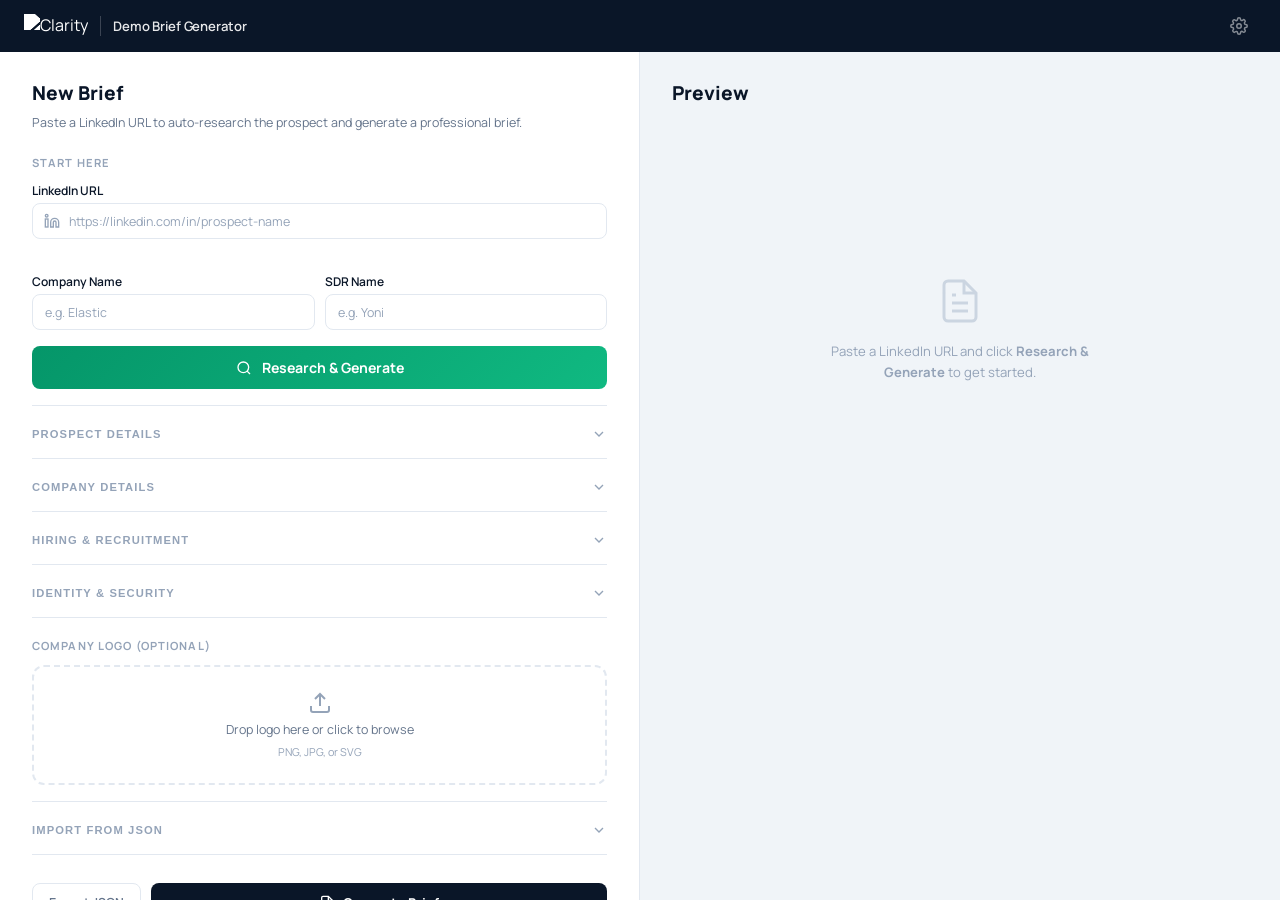
==== demos/demo-brief/index.html @ d1246330 "Improve auto-detect company: visible loading state, fallback queries - Company field now clears and " ====
<!DOCTYPE html>
<html lang="en">
<head>
    <meta charset="UTF-8">
    <meta name="viewport" content="width=device-width, initial-scale=1.0">
    <title>Demo Brief Generator | Clarity Labs</title>
    <link rel="icon" type="image/svg+xml" href="../../favicon.svg">
    <link href="https://fonts.googleapis.com/css2?family=Manrope:wght@300;400;500;600;700;800&display=swap" rel="stylesheet">
    <link rel="stylesheet" href="demo-brief.css?v=7">
</head>
<body>

<!-- Nav -->
<nav class="nav">
    <a href="../../index.html" class="nav-brand">
        <img src="https://cdn.prod.website-files.com/68ca65f64a04c90f13846d37/68ca65f64a04c90f13846dfe_Clarity%20Logo.svg" alt="Clarity" class="nav-logo">
        <span class="nav-divider"></span>
        <span class="nav-label">Demo Brief Generator</span>
    </a>
    <button type="button" class="nav-settings-btn" id="open-settings-btn" title="API Settings">
        <svg width="18" height="18" viewBox="0 0 24 24" fill="none" stroke="currentColor" stroke-width="2"><circle cx="12" cy="12" r="3"/><path d="M19.4 15a1.65 1.65 0 00.33 1.82l.06.06a2 2 0 010 2.83 2 2 0 01-2.83 0l-.06-.06a1.65 1.65 0 00-1.82-.33 1.65 1.65 0 00-1 1.51V21a2 2 0 01-4 0v-.09A1.65 1.65 0 009 19.4a1.65 1.65 0 00-1.82.33l-.06.06a2 2 0 01-2.83-2.83l.06-.06A1.65 1.65 0 004.68 15a1.65 1.65 0 00-1.51-1H3a2 2 0 010-4h.09A1.65 1.65 0 004.6 9a1.65 1.65 0 00-.33-1.82l-.06-.06a2 2 0 012.83-2.83l.06.06A1.65 1.65 0 009 4.68a1.65 1.65 0 001-1.51V3a2 2 0 014 0v.09a1.65 1.65 0 001 1.51 1.65 1.65 0 001.82-.33l.06-.06a2 2 0 012.83 2.83l-.06.06A1.65 1.65 0 0019.4 9a1.65 1.65 0 001.51 1H21a2 2 0 010 4h-.09a1.65 1.65 0 00-1.51 1z"/></svg>
    </button>
</nav>

<!-- Main Content -->
<div class="container">

    <!-- Left Panel: Form -->
    <div class="panel panel-form">
        <div class="panel-header">
            <h2>New Brief</h2>
            <p>Paste a LinkedIn URL to auto-research the prospect and generate a professional brief.</p>
        </div>

        <form id="brief-form" autocomplete="off">
            <!-- Primary Input -->
            <div class="form-section">
                <div class="form-section-label">Start Here</div>

                <div class="form-group">
                    <label for="linkedin-url">LinkedIn URL</label>
                    <div class="input-with-icon">
                        <svg class="input-icon" width="16" height="16" viewBox="0 0 24 24" fill="none" stroke="#94a3b8" stroke-width="2"><path d="M16 8a6 6 0 016 6v7h-4v-7a2 2 0 00-4 0v7h-4v-7a6 6 0 016-6z"/><rect x="2" y="9" width="4" height="12"/><circle cx="4" cy="4" r="2"/></svg>
                        <input type="url" id="linkedin-url" placeholder="https://linkedin.com/in/prospect-name" required>
                    </div>
                    <div class="input-hint" id="linkedin-hint"></div>
                </div>

                <div class="form-row">
                    <div class="form-group">
                        <label for="company-name">Company Name</label>
                        <input type="text" id="company-name" placeholder="e.g. Elastic" required>
                    </div>
                    <div class="form-group">
                        <label for="sdr-name">SDR Name</label>
                        <input type="text" id="sdr-name" placeholder="e.g. Yoni" required>
                    </div>
                </div>

                <button type="button" class="btn-research" id="research-btn">
                    <svg width="16" height="16" viewBox="0 0 24 24" fill="none" stroke="currentColor" stroke-width="2"><circle cx="11" cy="11" r="8"/><line x1="21" y1="21" x2="16.65" y2="16.65"/></svg>
                    Research &amp; Generate
                </button>
            </div>

            <!-- Research Progress -->
            <div class="research-progress" id="research-progress" style="display: none;">
                <div class="form-section-label">Research Progress</div>
                <div class="progress-list" id="progress-list">
                    <!-- Populated by JS -->
                </div>
                <button type="button" class="btn-debug-toggle" id="debug-toggle" style="display: none;">
                    <svg width="14" height="14" viewBox="0 0 24 24" fill="none" stroke="currentColor" stroke-width="2"><path d="M12 20h9"/><path d="M16.5 3.5a2.12 2.12 0 013 3L7 19l-4 1 1-4z"/></svg>
                    Show raw API responses
                </button>
                <div class="debug-panel" id="debug-panel" style="display: none;">
                    <div class="debug-panel-header">Raw API Responses</div>
                    <div id="debug-content"></div>
                </div>
            </div>

            <!-- Prospect Details (auto-populated, editable) -->
            <div class="form-section">
                <button type="button" class="form-section-toggle" data-section="prospect-details">
                    <span class="form-section-label">Prospect Details</span>
                    <svg class="chevron" width="16" height="16" viewBox="0 0 24 24" fill="none" stroke="currentColor" stroke-width="2"><polyline points="6 9 12 15 18 9"/></svg>
                </button>
                <div class="form-section-body" id="prospect-details">
                    <div class="form-group">
                        <label for="prospect-name">Full Name</label>
                        <input type="text" id="prospect-name" placeholder="Auto-detected from LinkedIn URL">
                    </div>
                    <div class="form-group">
                        <label for="prospect-title">Title / Role</label>
                        <input type="text" id="prospect-title" placeholder="e.g. Chief Information Security Officer">
                    </div>
                    <div class="form-row">
                        <div class="form-group">
                            <label for="prospect-location">Location</label>
                            <input type="text" id="prospect-location" placeholder="e.g. San Francisco, CA">
                        </div>
                        <div class="form-group">
                            <label for="prospect-tenure">Tenure</label>
                            <input type="text" id="prospect-tenure" placeholder="e.g. 3 years">
                        </div>
                    </div>
                    <div class="form-group">
                        <label for="prospect-team">Team</label>
                        <input type="text" id="prospect-team" placeholder="e.g. Security & IT (~45 people)">
                    </div>
                    <div class="form-group">
                        <label for="prospect-certs">Certifications <span class="hint">comma-separated</span></label>
                        <input type="text" id="prospect-certs" placeholder="e.g. CISSP, CISM, CCSP">
                    </div>
                    <div class="form-group">
                        <label for="prospect-history">Work History <span class="hint">one per line</span></label>
                        <textarea id="prospect-history" rows="4" placeholder="Elastic - CISO (2023-Present)&#10;Palo Alto Networks - VP Security (2019-2023)"></textarea>
                    </div>
                    <div class="form-group">
                        <label for="prospect-achievements">Achievements <span class="hint">one per line</span></label>
                        <textarea id="prospect-achievements" rows="3" placeholder="Led zero-trust transformation across 3,000+ employees&#10;Keynote speaker at RSA Conference 2025"></textarea>
                    </div>
                    <div class="form-group">
                        <label>Published Content</label>
                        <div id="published-content-list" class="repeater-list"></div>
                        <button type="button" class="btn-add" id="add-content-btn">
                            <svg width="14" height="14" viewBox="0 0 24 24" fill="none" stroke="currentColor" stroke-width="2"><line x1="12" y1="5" x2="12" y2="19"/><line x1="5" y1="12" x2="19" y2="12"/></svg>
                            Add Content
                        </button>
                    </div>
                </div>
            </div>

            <!-- Company Details -->
            <div class="form-section">
                <button type="button" class="form-section-toggle" data-section="company-details">
                    <span class="form-section-label">Company Details</span>
                    <svg class="chevron" width="16" height="16" viewBox="0 0 24 24" fill="none" stroke="currentColor" stroke-width="2"><polyline points="6 9 12 15 18 9"/></svg>
                </button>
                <div class="form-section-body" id="company-details">
                    <div class="form-row">
                        <div class="form-group">
                            <label for="company-industry">Industry</label>
                            <input type="text" id="company-industry" placeholder="e.g. Enterprise Software">
                        </div>
                        <div class="form-group">
                            <label for="company-size">Company Size</label>
                            <input type="text" id="company-size" placeholder="e.g. 3,200 employees">
                        </div>
                    </div>
                    <div class="form-row">
                        <div class="form-group">
                            <label for="company-hq">Headquarters</label>
                            <input type="text" id="company-hq" placeholder="e.g. San Francisco, CA">
                        </div>
                        <div class="form-group">
                            <label for="company-founded">Founded</label>
                            <input type="text" id="company-founded" placeholder="e.g. 2012">
                        </div>
                    </div>
                    <div class="form-row">
                        <div class="form-group">
                            <label for="company-ticker">Stock Ticker</label>
                            <input type="text" id="company-ticker" placeholder="e.g. NYSE: ESTC">
                        </div>
                        <div class="form-group">
                            <label for="company-website">Website</label>
                            <input type="url" id="company-website" placeholder="https://...">
                        </div>
                    </div>
                    <div class="form-group">
                        <label for="company-product">Product Description</label>
                        <textarea id="company-product" rows="2" placeholder="Brief description of products/services"></textarea>
                    </div>
                    <div class="form-group">
                        <label for="company-customers">Customers</label>
                        <input type="text" id="company-customers" placeholder="e.g. Cisco, eBay, Goldman Sachs, Microsoft">
                    </div>
                    <div class="form-group">
                        <label for="company-culture">Culture</label>
                        <input type="text" id="company-culture" placeholder="e.g. Distributed-first, open source values">
                    </div>
                </div>
            </div>

            <!-- Hiring & Recruitment -->
            <div class="form-section">
                <button type="button" class="form-section-toggle" data-section="hiring-details">
                    <span class="form-section-label">Hiring & Recruitment</span>
                    <svg class="chevron" width="16" height="16" viewBox="0 0 24 24" fill="none" stroke="currentColor" stroke-width="2"><polyline points="6 9 12 15 18 9"/></svg>
                </button>
                <div class="form-section-body" id="hiring-details">
                    <div class="form-row">
                        <div class="form-group">
                            <label for="company-employees">Employee Count</label>
                            <input type="text" id="company-employees" placeholder="e.g. 3,200">
                        </div>
                        <div class="form-group">
                            <label for="company-growth">Growth</label>
                            <input type="text" id="company-growth" placeholder="e.g. 12% YoY">
                        </div>
                    </div>
                    <div class="form-row">
                        <div class="form-group">
                            <label for="company-ats">ATS System</label>
                            <select id="company-ats">
                                <option value="">Select or type below</option>
                                <option value="Greenhouse">Greenhouse</option>
                                <option value="Lever">Lever</option>
                                <option value="Workday">Workday</option>
                                <option value="iCIMS">iCIMS</option>
                                <option value="Ashby">Ashby</option>
                                <option value="SmartRecruiters">SmartRecruiters</option>
                                <option value="BambooHR">BambooHR</option>
                                <option value="Taleo">Taleo</option>
                                <option value="SAP SuccessFactors">SAP SuccessFactors</option>
                                <option value="Jobvite">Jobvite</option>
                            </select>
                            <input type="text" id="company-ats-custom" placeholder="Or type custom ATS name" style="margin-top: 6px;">
                        </div>
                        <div class="form-group">
                            <label for="company-remote-jobs">Open Remote Jobs</label>
                            <input type="text" id="company-remote-jobs" placeholder="e.g. 89">
                        </div>
                    </div>
                    <div class="form-group">
                        <label for="company-hiring-activity">Hiring Activity</label>
                        <input type="text" id="company-hiring-activity" placeholder="e.g. Active hiring, 150+ open positions">
                    </div>
                    <div class="form-group">
                        <label for="company-team-structure">Team Structure</label>
                        <input type="text" id="company-team-structure" placeholder="e.g. Engineering (1,200), Sales (800), G&A (500)">
                    </div>
                </div>
            </div>

            <!-- Identity & Security -->
            <div class="form-section">
                <button type="button" class="form-section-toggle" data-section="security-details">
                    <span class="form-section-label">Identity & Security</span>
                    <svg class="chevron" width="16" height="16" viewBox="0 0 24 24" fill="none" stroke="currentColor" stroke-width="2"><polyline points="6 9 12 15 18 9"/></svg>
                </button>
                <div class="form-section-body" id="security-details">
                    <div class="form-group">
                        <label>Identity & Access Tools</label>
                        <div id="identity-tools-list" class="repeater-list"></div>
                        <button type="button" class="btn-add" id="add-tool-btn">
                            <svg width="14" height="14" viewBox="0 0 24 24" fill="none" stroke="currentColor" stroke-width="2"><line x1="12" y1="5" x2="12" y2="19"/><line x1="5" y1="12" x2="19" y2="12"/></svg>
                            Add Tool
                        </button>
                    </div>
                    <div class="form-group">
                        <label for="company-compliance">Compliance Standards</label>
                        <input type="text" id="company-compliance" placeholder="e.g. SOC 2 Type II, ISO 27001, GDPR, FedRAMP">
                    </div>
                    <div class="form-group">
                        <label>Security Incidents</label>
                        <div id="incidents-list" class="repeater-list"></div>
                        <button type="button" class="btn-add" id="add-incident-btn">
                            <svg width="14" height="14" viewBox="0 0 24 24" fill="none" stroke="currentColor" stroke-width="2"><line x1="12" y1="5" x2="12" y2="19"/><line x1="5" y1="12" x2="19" y2="12"/></svg>
                            Add Incident
                        </button>
                    </div>
                    <div class="form-group">
                        <label for="hiring-security-notes">Hiring Security Notes <span class="hint">one per line</span></label>
                        <textarea id="hiring-security-notes" rows="2" placeholder="e.g. Uses multi-step identity verification for remote hires"></textarea>
                    </div>
                </div>
            </div>

            <!-- Logo Upload -->
            <div class="form-section">
                <div class="form-section-label">Company Logo (optional)</div>
                <div class="logo-upload" id="logo-upload-area">
                    <input type="file" id="logo-file" accept=".png,.jpg,.jpeg,.svg" hidden>
                    <div class="logo-upload-inner" id="logo-upload-inner">
                        <svg width="24" height="24" viewBox="0 0 24 24" fill="none" stroke="#94a3b8" stroke-width="2"><path d="M21 15v4a2 2 0 01-2 2H5a2 2 0 01-2-2v-4"/><polyline points="17 8 12 3 7 8"/><line x1="12" y1="3" x2="12" y2="15"/></svg>
                        <span>Drop logo here or click to browse</span>
                        <span class="hint">PNG, JPG, or SVG</span>
                    </div>
                    <div class="logo-preview" id="logo-preview" style="display: none;">
                        <img id="logo-preview-img" alt="Logo preview">
                        <button type="button" id="logo-remove-btn" class="btn-remove-logo">Remove</button>
                    </div>
                </div>
            </div>

            <!-- Import JSON -->
            <div class="form-section">
                <button type="button" class="form-section-toggle" data-section="json-import">
                    <span class="form-section-label">Import from JSON</span>
                    <svg class="chevron" width="16" height="16" viewBox="0 0 24 24" fill="none" stroke="currentColor" stroke-width="2"><polyline points="6 9 12 15 18 9"/></svg>
                </button>
                <div class="form-section-body" id="json-import">
                    <p class="form-hint-block">Paste JSON output from the CLI tool to auto-fill all fields.</p>
                    <textarea id="json-input" rows="4" placeholder='{"prospect": {...}, "company": {...}}'></textarea>
                    <button type="button" class="btn-secondary" id="import-json-btn">Import JSON</button>
                </div>
            </div>

            <!-- Actions -->
            <div class="form-actions">
                <button type="button" class="btn-secondary" id="export-json-btn">Export JSON</button>
                <button type="submit" class="btn-primary" id="generate-btn">
                    <svg width="16" height="16" viewBox="0 0 24 24" fill="none" stroke="currentColor" stroke-width="2"><path d="M14 2H6a2 2 0 00-2 2v16a2 2 0 002 2h12a2 2 0 002-2V8z"/><polyline points="14 2 14 8 20 8"/><line x1="16" y1="13" x2="8" y2="13"/><line x1="16" y1="17" x2="8" y2="17"/><polyline points="10 9 9 9 8 9"/></svg>
                    Generate Brief
                </button>
            </div>
        </form>
    </div>

    <!-- Right Panel: Preview -->
    <div class="panel panel-preview">
        <div class="panel-header">
            <h2>Preview</h2>
            <div class="preview-actions" id="preview-actions" style="display: none;">
                <button type="button" class="btn-icon" id="download-docx-btn" title="Download .docx">
                    <svg width="16" height="16" viewBox="0 0 24 24" fill="none" stroke="currentColor" stroke-width="2"><path d="M21 15v4a2 2 0 01-2 2H5a2 2 0 01-2-2v-4"/><polyline points="7 10 12 15 17 10"/><line x1="12" y1="15" x2="12" y2="3"/></svg>
                    .docx
                </button>
            </div>
        </div>

        <!-- Empty State -->
        <div class="preview-empty" id="preview-empty">
            <svg width="48" height="48" viewBox="0 0 24 24" fill="none" stroke="#cbd5e1" stroke-width="1.5">
                <path d="M14 2H6a2 2 0 00-2 2v16a2 2 0 002 2h12a2 2 0 002-2V8z"/>
                <polyline points="14 2 14 8 20 8"/>
                <line x1="16" y1="13" x2="8" y2="13"/>
                <line x1="16" y1="17" x2="8" y2="17"/>
                <polyline points="10 9 9 9 8 9"/>
            </svg>
            <p>Paste a LinkedIn URL and click <strong>Research &amp; Generate</strong> to get started.</p>
        </div>

        <!-- Document Preview -->
        <div class="preview-doc" id="preview-doc" style="display: none;">
            <div class="doc-page" id="doc-page"></div>
        </div>

        <!-- Researching State -->
        <div class="preview-loading" id="preview-loading" style="display: none;">
            <div class="spinner"></div>
            <p id="preview-loading-text">Researching prospect...</p>
        </div>
    </div>

</div>

<!-- Settings Modal -->
<div class="modal-overlay" id="settings-modal" style="display: none;">
    <div class="modal">
        <div class="modal-header">
            <h3>API Settings</h3>
            <button type="button" class="modal-close" id="close-settings-btn">
                <svg width="18" height="18" viewBox="0 0 24 24" fill="none" stroke="currentColor" stroke-width="2"><line x1="18" y1="6" x2="6" y2="18"/><line x1="6" y1="6" x2="18" y2="18"/></svg>
            </button>
        </div>
        <div class="modal-body">
            <p class="modal-description">Enter your Serper API key to enable automated web research. Get a free key at <a href="https://serper.dev" target="_blank">serper.dev</a> (2,500 free searches).</p>
            <div class="form-group">
                <label for="serper-api-key">Serper API Key</label>
                <input type="password" id="serper-api-key" placeholder="Enter your API key">
            </div>
            <div class="api-status" id="api-status"></div>
        </div>
        <div class="modal-footer">
            <button type="button" class="btn-secondary" id="test-api-btn">Test Connection</button>
            <button type="button" class="btn-primary" id="save-settings-btn" style="flex: none; padding: 10px 24px;">Save</button>
        </div>
    </div>
</div>

<script src="https://unpkg.com/docx@9.5.0/build/index.umd.js"></script>
<script src="demo-brief.js?v=7"></script>
</body>
</html>
---- demos/demo-brief/demo-brief.css ----
/* ── Reset & Base ── */
*, *::before, *::after { margin: 0; padding: 0; box-sizing: border-box; }
html { font-size: 16px; }
body {
    font-family: 'Manrope', sans-serif;
    background: #F0F4F8;
    color: #0a1628;
    min-height: 100vh;
    overflow-x: hidden;
}

/* ── Variables ── */
:root {
    --bg: #F0F4F8;
    --navy: #0a1628;
    --green: #61F393;
    --green-muted: #E8FFF0;
    --text: #0a1628;
    --text-secondary: #64748B;
    --text-muted: #94a3b8;
    --border: #E2E8F0;
    --border-focus: #61F393;
    --card: #FFFFFF;
    --danger: #EF4444;
    --danger-muted: #FEE2E2;
    --link: #0066CC;
    --header-bg: #FFF4E6;
    --radius: 12px;
    --radius-sm: 8px;
}

/* ── Nav ── */
.nav {
    position: sticky;
    top: 0;
    z-index: 100;
    background: var(--navy);
    padding: 0 24px;
    height: 52px;
    display: flex;
    align-items: center;
    justify-content: space-between;
}

.nav-brand {
    display: flex;
    align-items: center;
    gap: 12px;
    text-decoration: none;
}

.nav-logo { height: 24px; filter: brightness(0) invert(1); }
.nav-divider {
    width: 1px;
    height: 20px;
    background: rgba(255,255,255,0.2);
}

.nav-label {
    font-size: 0.82rem;
    font-weight: 600;
    color: rgba(255,255,255,0.9);
    letter-spacing: -0.01em;
}

.nav-settings-btn {
    background: none;
    border: none;
    color: rgba(255,255,255,0.5);
    cursor: pointer;
    padding: 8px;
    border-radius: 8px;
    transition: all 0.15s ease;
    display: flex;
    align-items: center;
}

.nav-settings-btn:hover {
    color: rgba(255,255,255,0.9);
    background: rgba(255,255,255,0.1);
}

.nav-settings-btn.configured {
    color: var(--green);
}

/* ── Container ── */
.container {
    display: grid;
    grid-template-columns: 1fr 1fr;
    gap: 0;
    max-width: 1400px;
    margin: 0 auto;
    min-height: calc(100vh - 52px);
}

/* ── Panels ── */
.panel {
    padding: 28px 32px;
    overflow-y: auto;
    max-height: calc(100vh - 52px);
}

.panel-form {
    border-right: 1px solid var(--border);
    background: white;
}

.panel-preview {
    background: var(--bg);
    position: sticky;
    top: 52px;
}

.panel-header {
    margin-bottom: 24px;
    display: flex;
    align-items: baseline;
    justify-content: space-between;
    flex-wrap: wrap;
    gap: 8px;
}

.panel-header h2 {
    font-size: 1.2rem;
    font-weight: 800;
    color: var(--navy);
}

.panel-header p {
    font-size: 0.78rem;
    color: var(--text-secondary);
    width: 100%;
}

/* ── Form ── */
.form-section {
    margin-bottom: 20px;
    border-bottom: 1px solid var(--border);
    padding-bottom: 16px;
}

.form-section:last-of-type {
    border-bottom: none;
}

.form-section-label {
    font-size: 0.7rem;
    font-weight: 700;
    color: var(--text-muted);
    text-transform: uppercase;
    letter-spacing: 0.1em;
    margin-bottom: 12px;
}

.form-section-toggle {
    display: flex;
    align-items: center;
    justify-content: space-between;
    width: 100%;
    padding: 0;
    margin-bottom: 0;
    background: none;
    border: none;
    cursor: pointer;
    color: var(--text-muted);
}

.form-section-toggle .form-section-label {
    margin-bottom: 0;
}

.form-section-toggle .chevron {
    transition: transform 0.2s ease;
    color: var(--text-muted);
}

.form-section-toggle.open .chevron {
    transform: rotate(180deg);
}

.form-section-body {
    display: none;
    padding-top: 12px;
}

.form-section-body.open {
    display: block;
}

.form-group {
    margin-bottom: 12px;
}

.form-group label {
    display: block;
    font-size: 0.75rem;
    font-weight: 600;
    color: var(--text);
    margin-bottom: 4px;
}

.form-group label .hint {
    font-weight: 400;
    color: var(--text-muted);
    font-size: 0.68rem;
}

.form-group input,
.form-group textarea,
.form-group select {
    width: 100%;
    padding: 8px 12px;
    border: 1.5px solid var(--border);
    border-radius: var(--radius-sm);
    font-family: inherit;
    font-size: 0.82rem;
    color: var(--text);
    background: white;
    transition: border-color 0.15s ease, box-shadow 0.15s ease;
    outline: none;
}

.form-group input:focus,
.form-group textarea:focus,
.form-group select:focus {
    border-color: var(--border-focus);
    box-shadow: 0 0 0 3px rgba(97, 243, 147, 0.15);
}

.form-group input::placeholder,
.form-group textarea::placeholder {
    color: var(--text-muted);
    font-size: 0.78rem;
}

.form-group textarea {
    resize: vertical;
    min-height: 60px;
}

.form-row {
    display: grid;
    grid-template-columns: 1fr 1fr;
    gap: 10px;
}

.form-hint-block {
    font-size: 0.72rem;
    color: var(--text-secondary);
    margin-bottom: 8px;
    line-height: 1.5;
}

/* ── LinkedIn Input with Icon ── */
.input-with-icon {
    position: relative;
}

.input-with-icon .input-icon {
    position: absolute;
    left: 12px;
    top: 50%;
    transform: translateY(-50%);
    pointer-events: none;
}

.input-with-icon input {
    padding-left: 36px;
}

.input-hint {
    font-size: 0.72rem;
    margin-top: 4px;
    min-height: 18px;
}

.input-hint.success { color: #059669; }
.input-hint.error { color: var(--danger); }
.input-hint.info { color: var(--text-secondary); }

/* ── Research Button ── */
.btn-research {
    display: flex;
    align-items: center;
    justify-content: center;
    gap: 10px;
    width: 100%;
    padding: 12px 24px;
    background: linear-gradient(135deg, #059669, #10B981);
    color: white;
    border: none;
    border-radius: var(--radius-sm);
    font-family: inherit;
    font-size: 0.88rem;
    font-weight: 700;
    cursor: pointer;
    transition: all 0.2s ease;
    margin-top: 4px;
}

.btn-research:hover {
    transform: translateY(-1px);
    box-shadow: 0 6px 20px rgba(5, 150, 105, 0.25);
}

.btn-research:active { transform: translateY(0); }

.btn-research:disabled {
    opacity: 0.6;
    cursor: not-allowed;
    transform: none;
    box-shadow: none;
}

.btn-research.no-api {
    background: var(--navy);
}

/* ── Research Progress ── */
.research-progress {
    margin-bottom: 20px;
    border-bottom: 1px solid var(--border);
    padding-bottom: 16px;
}

.progress-list {
    display: flex;
    flex-direction: column;
    gap: 6px;
}

.progress-item {
    display: flex;
    align-items: center;
    gap: 10px;
    padding: 6px 0;
    font-size: 0.78rem;
}

.progress-dot {
    width: 20px;
    height: 20px;
    border-radius: 50%;
    display: flex;
    align-items: center;
    justify-content: center;
    flex-shrink: 0;
    font-size: 0.65rem;
}

.progress-dot.pending {
    border: 2px solid var(--border);
    background: white;
}

.progress-dot.active {
    border: 2px solid var(--green);
    background: var(--green-muted);
    animation: pulse-dot 1.2s ease-in-out infinite;
}

.progress-dot.done {
    border: none;
    background: #059669;
    color: white;
}

.progress-dot.error {
    border: none;
    background: var(--danger);
    color: white;
}

@keyframes pulse-dot {
    0%, 100% { box-shadow: 0 0 0 0 rgba(97, 243, 147, 0.4); }
    50% { box-shadow: 0 0 0 6px rgba(97, 243, 147, 0); }
}

.progress-label {
    color: var(--text);
    font-weight: 500;
}

.progress-label.muted {
    color: var(--text-muted);
}

.progress-detail {
    font-size: 0.7rem;
    color: var(--text-muted);
    margin-left: auto;
    white-space: nowrap;
}

/* ── Repeater (multi-item fields) ── */
.repeater-list {
    display: flex;
    flex-direction: column;
    gap: 8px;
    margin-bottom: 8px;
}

.repeater-item {
    display: grid;
    grid-template-columns: 1fr auto;
    gap: 6px;
    padding: 8px 10px;
    background: #f8fafc;
    border: 1px solid var(--border);
    border-radius: var(--radius-sm);
    align-items: start;
}

.repeater-item .repeater-fields {
    display: flex;
    flex-direction: column;
    gap: 4px;
}

.repeater-item input,
.repeater-item select {
    padding: 5px 8px;
    font-size: 0.78rem;
    border: 1px solid var(--border);
    border-radius: 6px;
    background: white;
    font-family: inherit;
    color: var(--text);
    outline: none;
}

.repeater-item input:focus {
    border-color: var(--border-focus);
}

.repeater-item .btn-remove {
    background: none;
    border: none;
    cursor: pointer;
    color: var(--text-muted);
    padding: 4px;
    border-radius: 6px;
    transition: color 0.15s ease, background 0.15s ease;
}

.repeater-item .btn-remove:hover {
    color: var(--danger);
    background: var(--danger-muted);
}

/* ── Buttons ── */
.btn-add {
    display: inline-flex;
    align-items: center;
    gap: 6px;
    padding: 6px 12px;
    border: 1.5px dashed var(--border);
    border-radius: var(--radius-sm);
    background: none;
    font-family: inherit;
    font-size: 0.75rem;
    font-weight: 600;
    color: var(--text-secondary);
    cursor: pointer;
    transition: all 0.15s ease;
}

.btn-add:hover {
    border-color: var(--green);
    color: var(--navy);
    background: var(--green-muted);
}

.form-actions {
    display: flex;
    gap: 10px;
    padding-top: 8px;
}

.btn-primary {
    display: inline-flex;
    align-items: center;
    gap: 8px;
    padding: 10px 24px;
    background: var(--navy);
    color: white;
    border: none;
    border-radius: var(--radius-sm);
    font-family: inherit;
    font-size: 0.85rem;
    font-weight: 700;
    cursor: pointer;
    transition: all 0.2s ease;
    flex: 1;
    justify-content: center;
}

.btn-primary:hover {
    background: #1a2d4a;
    transform: translateY(-1px);
    box-shadow: 0 4px 12px rgba(10, 22, 40, 0.15);
}

.btn-primary:active { transform: translateY(0); }

.btn-primary:disabled {
    opacity: 0.5;
    cursor: not-allowed;
    transform: none;
    box-shadow: none;
}

.btn-secondary {
    display: inline-flex;
    align-items: center;
    gap: 6px;
    padding: 10px 16px;
    background: white;
    color: var(--text-secondary);
    border: 1.5px solid var(--border);
    border-radius: var(--radius-sm);
    font-family: inherit;
    font-size: 0.78rem;
    font-weight: 600;
    cursor: pointer;
    transition: all 0.15s ease;
}

.btn-secondary:hover {
    border-color: var(--text-muted);
    color: var(--navy);
}

.btn-icon {
    display: inline-flex;
    align-items: center;
    gap: 6px;
    padding: 6px 14px;
    background: var(--navy);
    color: white;
    border: none;
    border-radius: var(--radius-sm);
    font-family: inherit;
    font-size: 0.75rem;
    font-weight: 600;
    cursor: pointer;
    transition: all 0.15s ease;
}

.btn-icon:hover {
    background: #1a2d4a;
    transform: translateY(-1px);
}

/* ── Logo Upload ── */
.logo-upload {
    border: 2px dashed var(--border);
    border-radius: var(--radius);
    overflow: hidden;
    transition: border-color 0.2s ease;
}

.logo-upload.dragover {
    border-color: var(--green);
    background: var(--green-muted);
}

.logo-upload-inner {
    display: flex;
    flex-direction: column;
    align-items: center;
    gap: 6px;
    padding: 24px;
    cursor: pointer;
    text-align: center;
}

.logo-upload-inner span {
    font-size: 0.78rem;
    color: var(--text-secondary);
}

.logo-upload-inner .hint {
    font-size: 0.68rem;
    color: var(--text-muted);
}

.logo-preview {
    display: flex;
    align-items: center;
    gap: 12px;
    padding: 12px 16px;
}

.logo-preview img {
    max-height: 40px;
    max-width: 120px;
    object-fit: contain;
}

.btn-remove-logo {
    font-size: 0.72rem;
    font-weight: 600;
    color: var(--danger);
    background: none;
    border: none;
    cursor: pointer;
    padding: 4px 8px;
    border-radius: 6px;
}

.btn-remove-logo:hover {
    background: var(--danger-muted);
}

/* ── Preview Panel ── */
.preview-empty {
    display: flex;
    flex-direction: column;
    align-items: center;
    justify-content: center;
    gap: 16px;
    min-height: 400px;
    color: var(--text-muted);
    text-align: center;
}

.preview-empty p {
    font-size: 0.82rem;
    max-width: 280px;
    line-height: 1.6;
}

.preview-loading {
    display: flex;
    flex-direction: column;
    align-items: center;
    justify-content: center;
    gap: 16px;
    min-height: 400px;
}

.spinner {
    width: 32px;
    height: 32px;
    border: 3px solid var(--border);
    border-top-color: var(--green);
    border-radius: 50%;
    animation: spin 0.8s linear infinite;
}

@keyframes spin {
    to { transform: rotate(360deg); }
}

.preview-loading p {
    font-size: 0.82rem;
    color: var(--text-muted);
}

.preview-actions {
    display: flex;
    gap: 8px;
}

/* ── Document Preview ── */
.preview-doc { padding: 0; }

.doc-page {
    background: white;
    border-radius: var(--radius);
    box-shadow: 0 2px 12px rgba(10, 22, 40, 0.06);
    padding: 32px;
    font-size: 0.82rem;
    line-height: 1.5;
    min-height: 600px;
}

.doc-header {
    display: flex;
    justify-content: space-between;
    align-items: flex-start;
    padding-bottom: 16px;
    border-bottom: 2px solid var(--border);
    margin-bottom: 20px;
}

.doc-header-left h1 { font-size: 1.4rem; font-weight: 800; color: var(--navy); margin-bottom: 2px; }
.doc-header-left .doc-prospect-name { font-size: 1rem; font-weight: 700; color: var(--navy); margin-bottom: 2px; }
.doc-header-left .doc-sdr { font-size: 0.78rem; font-style: italic; color: var(--text-secondary); }
.doc-header-right { text-align: right; }
.doc-header-right img { max-height: 48px; max-width: 120px; object-fit: contain; }
.doc-header-right .doc-company-tag { font-size: 0.68rem; color: var(--text-muted); font-style: italic; margin-top: 4px; }

.doc-info-table { width: 100%; border-collapse: collapse; margin-bottom: 24px; font-size: 0.78rem; }
.doc-info-table td { padding: 6px 10px; border: 1px solid var(--border); vertical-align: top; }
.doc-info-table .label-cell { background: var(--header-bg); font-weight: 700; color: var(--navy); width: 170px; white-space: nowrap; }
.doc-info-table a { color: var(--link); text-decoration: underline; }
.doc-info-table .not-found { color: var(--danger); font-style: italic; }

.doc-section { margin-bottom: 20px; }
.doc-section-title { font-size: 0.95rem; font-weight: 800; color: var(--navy); margin-bottom: 8px; padding-top: 8px; }
.doc-sub-header { font-size: 0.82rem; font-weight: 700; color: var(--navy); margin: 12px 0 4px; }

.doc-bullets { list-style: disc; padding-left: 20px; margin-bottom: 4px; }
.doc-bullets li { margin-bottom: 3px; font-size: 0.78rem; line-height: 1.5; }
.doc-bullets li.not-found { color: var(--danger); font-style: italic; }
.doc-bullets li.muted { color: var(--text-secondary); font-style: italic; }
.doc-bullets li a { color: var(--link); text-decoration: underline; }
.doc-bullets li strong { font-weight: 700; }

.doc-sub-bullets { list-style: circle; padding-left: 20px; margin-bottom: 4px; }
.doc-sub-bullets li { font-size: 0.75rem; color: var(--text-secondary); margin-bottom: 2px; }

.doc-note { font-size: 0.75rem; font-style: italic; padding-left: 20px; margin: 4px 0; }
.doc-note.red { color: var(--danger); }
.doc-note.gray { color: var(--text-secondary); }

/* ── Settings Modal ── */
.modal-overlay {
    position: fixed;
    inset: 0;
    background: rgba(10, 22, 40, 0.5);
    backdrop-filter: blur(4px);
    z-index: 200;
    display: flex;
    align-items: center;
    justify-content: center;
    padding: 24px;
}

.modal {
    background: white;
    border-radius: 16px;
    width: 100%;
    max-width: 480px;
    box-shadow: 0 20px 60px rgba(10, 22, 40, 0.2);
    overflow: hidden;
}

.modal-header {
    display: flex;
    align-items: center;
    justify-content: space-between;
    padding: 20px 24px;
    border-bottom: 1px solid var(--border);
}

.modal-header h3 {
    font-size: 1rem;
    font-weight: 700;
    color: var(--navy);
}

.modal-close {
    background: none;
    border: none;
    cursor: pointer;
    color: var(--text-muted);
    padding: 4px;
    border-radius: 6px;
    transition: all 0.15s ease;
}

.modal-close:hover {
    color: var(--navy);
    background: #f1f5f9;
}

.modal-body {
    padding: 24px;
}

.modal-description {
    font-size: 0.82rem;
    color: var(--text-secondary);
    line-height: 1.6;
    margin-bottom: 16px;
}

.modal-description a {
    color: var(--link);
    font-weight: 600;
}

.api-status {
    font-size: 0.78rem;
    margin-top: 12px;
    min-height: 20px;
}

.api-status.success { color: #059669; }
.api-status.error { color: var(--danger); }

.modal-footer {
    display: flex;
    justify-content: flex-end;
    gap: 10px;
    padding: 16px 24px;
    border-top: 1px solid var(--border);
    background: #f8fafc;
}

/* ── Toast ── */
.toast {
    position: fixed;
    bottom: 24px;
    right: 24px;
    background: var(--navy);
    color: white;
    padding: 12px 20px;
    border-radius: var(--radius-sm);
    font-size: 0.82rem;
    font-weight: 600;
    box-shadow: 0 4px 16px rgba(10, 22, 40, 0.2);
    z-index: 1000;
    animation: toastIn 0.3s ease;
}

.toast.success { background: #059669; }
.toast.error { background: var(--danger); }

@keyframes toastIn {
    from { opacity: 0; transform: translateY(12px); }
    to { opacity: 1; transform: translateY(0); }
}

/* ── Responsive ── */
/* Debug panel */
.btn-debug-toggle {
    display: flex; align-items: center; gap: 6px;
    margin-top: 12px; padding: 6px 12px;
    background: none; border: 1px dashed var(--border);
    border-radius: 6px; cursor: pointer;
    font-size: 12px; color: var(--text-muted);
    transition: all 0.15s;
}
.btn-debug-toggle:hover { border-color: var(--text-muted); color: var(--text); }
.debug-panel {
    margin-top: 12px;
    border: 1px solid var(--border);
    border-radius: 8px;
    background: #f8fafc;
    max-height: 400px;
    overflow-y: auto;
}
.debug-panel-header {
    padding: 8px 12px;
    font-size: 11px;
    font-weight: 700;
    text-transform: uppercase;
    letter-spacing: 0.05em;
    color: var(--text-muted);
    border-bottom: 1px solid var(--border);
    background: #f1f5f9;
    border-radius: 8px 8px 0 0;
    position: sticky; top: 0;
}
.debug-step {
    border-bottom: 1px solid var(--border);
    padding: 8px 12px;
}
.debug-step:last-child { border-bottom: none; }
.debug-step-label {
    font-size: 11px;
    font-weight: 700;
    color: var(--text-muted);
    margin-bottom: 4px;
}
.debug-step-query {
    font-size: 11px;
    color: #6366f1;
    font-family: monospace;
    margin-bottom: 4px;
}
.debug-step-summary {
    font-size: 11px;
    color: var(--text);
    margin-bottom: 4px;
}
.debug-step-raw {
    display: none;
    font-size: 10px;
    font-family: monospace;
    white-space: pre-wrap;
    word-break: break-all;
    background: #1e293b;
    color: #e2e8f0;
    padding: 8px;
    border-radius: 4px;
    max-height: 200px;
    overflow-y: auto;
    margin-top: 4px;
}
.debug-step-raw.open { display: block; }
.debug-show-raw {
    font-size: 10px;
    color: #6366f1;
    background: none;
    border: none;
    cursor: pointer;
    padding: 0;
    text-decoration: underline;
}

@media (max-width: 1024px) {
    .container { grid-template-columns: 1fr; }
    .panel { max-height: none; overflow: visible; }
    .panel-form { border-right: none; border-bottom: 1px solid var(--border); }
    .panel-preview { position: relative; top: auto; }
}

@media (max-width: 640px) {
    .panel { padding: 20px 16px; }
    .form-row { grid-template-columns: 1fr; }
    .doc-page { padding: 20px; }
    .doc-header { flex-direction: column; gap: 12px; }
    .doc-header-right { text-align: left; }
}
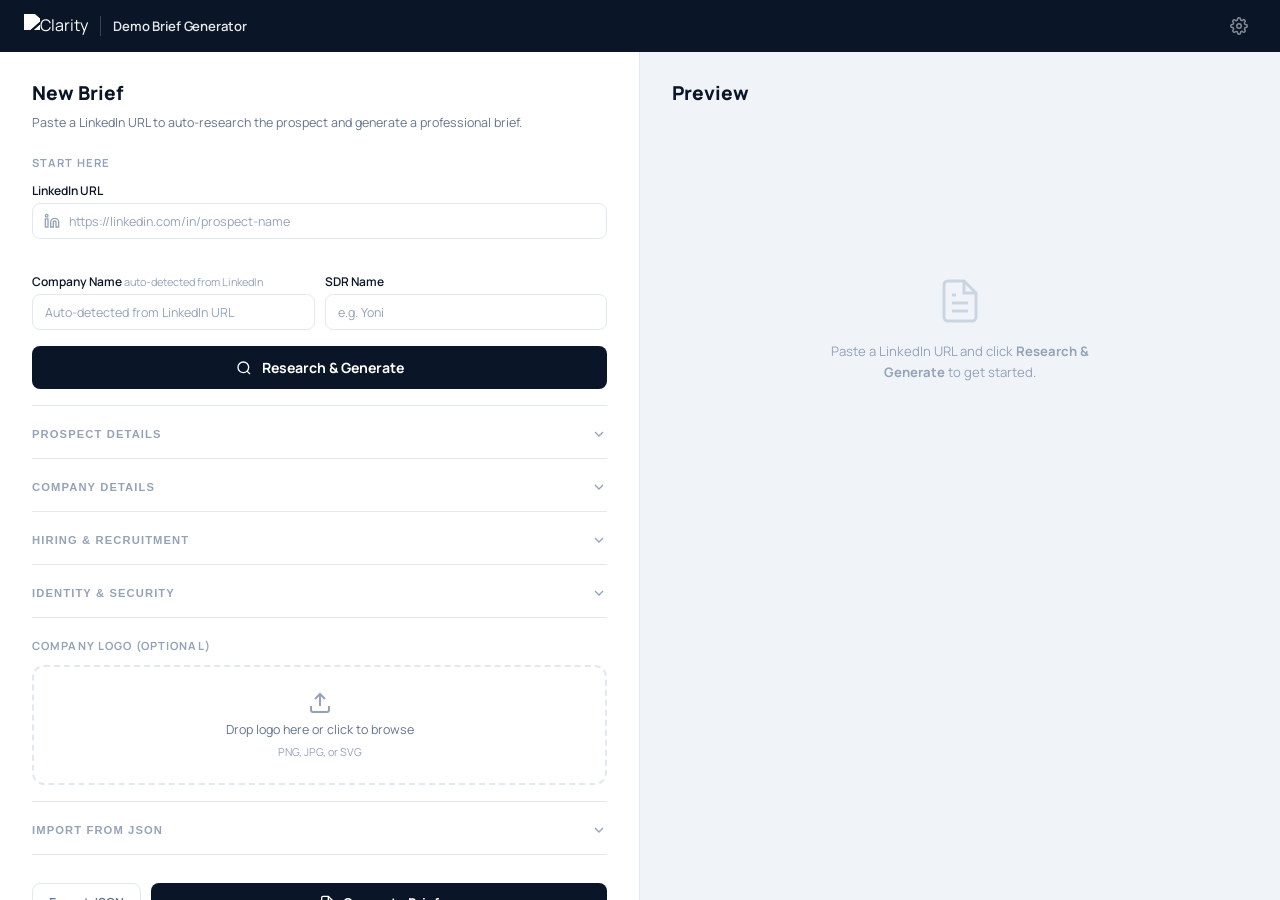
==== commit 0aac219d: "Add extractors for company size, customers, culture, team, achievements - Add LinkedIn company page " ====
--- a/demos/demo-brief/index.html
+++ b/demos/demo-brief/index.html
@@ -48,8 +48,8 @@
 
                 <div class="form-row">
                     <div class="form-group">
-                        <label for="company-name">Company Name</label>
-                        <input type="text" id="company-name" placeholder="e.g. Elastic" required>
+                        <label for="company-name">Company Name <span class="hint">auto-detected from LinkedIn</span></label>
+                        <input type="text" id="company-name" placeholder="Auto-detected from LinkedIn URL">
                     </div>
                     <div class="form-group">
                         <label for="sdr-name">SDR Name</label>
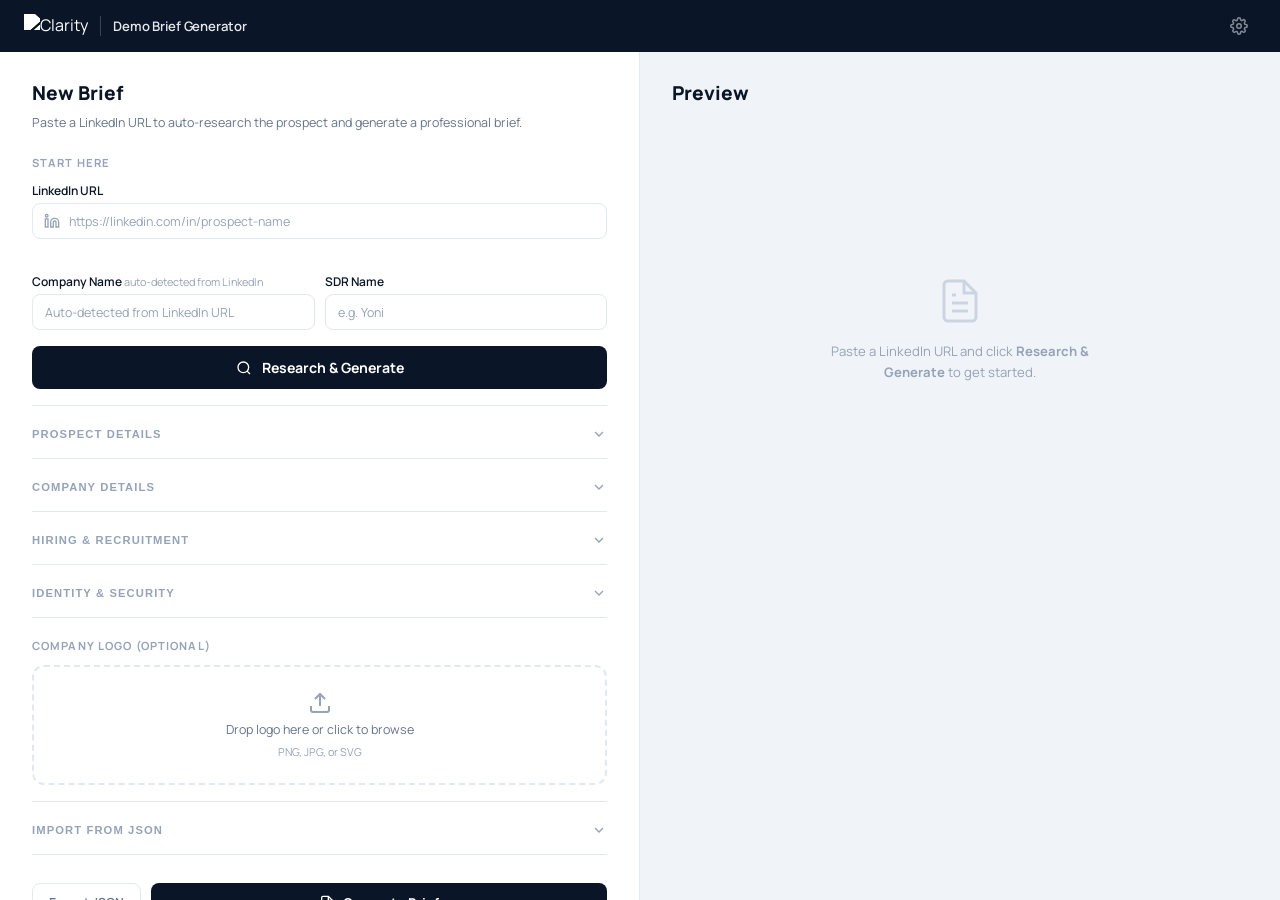
==== commit f54b3395: "Improve LinkedIn data extraction: tenure, industry, remote jobs - Add tenure extraction with two fie" ====
--- a/demos/demo-brief/index.html
+++ b/demos/demo-brief/index.html
@@ -94,14 +94,18 @@
                         <label for="prospect-title">Title / Role</label>
                         <input type="text" id="prospect-title" placeholder="e.g. Chief Information Security Officer">
                     </div>
-                    <div class="form-row">
-                        <div class="form-group">
-                            <label for="prospect-location">Location</label>
-                            <input type="text" id="prospect-location" placeholder="e.g. San Francisco, CA">
-                        </div>
-                        <div class="form-group">
-                            <label for="prospect-tenure">Tenure</label>
-                            <input type="text" id="prospect-tenure" placeholder="e.g. 3 years">
+                    <div class="form-group">
+                        <label for="prospect-location">Location</label>
+                        <input type="text" id="prospect-location" placeholder="e.g. San Francisco, CA">
+                    </div>
+                    <div class="form-row">
+                        <div class="form-group">
+                            <label for="prospect-company-tenure">Time at Company</label>
+                            <input type="text" id="prospect-company-tenure" placeholder="e.g. 5 years, 3 months">
+                        </div>
+                        <div class="form-group">
+                            <label for="prospect-role-tenure">Time in Current Role</label>
+                            <input type="text" id="prospect-role-tenure" placeholder="e.g. 2 years, 1 month">
                         </div>
                     </div>
                     <div class="form-group">
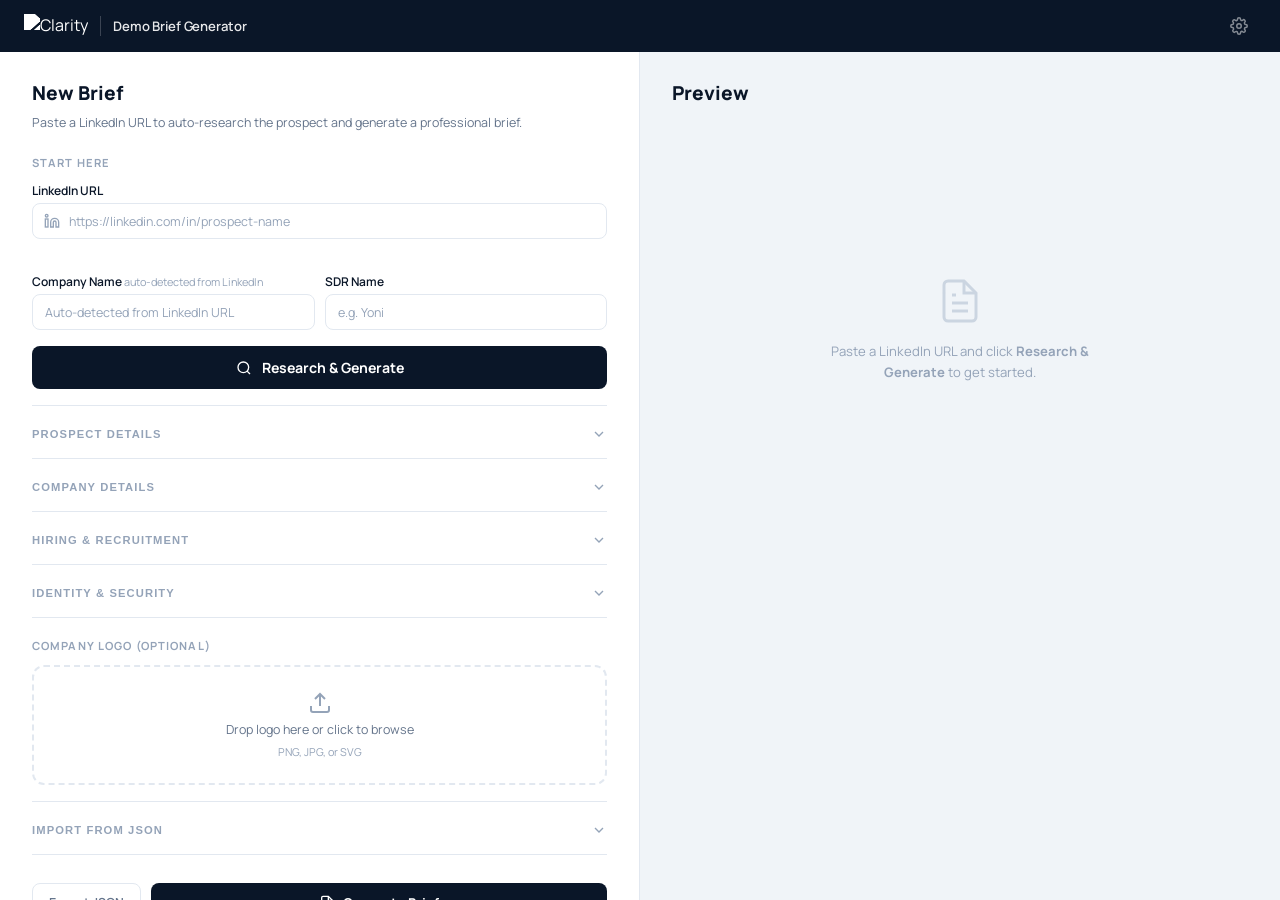
==== commit 759a332e: "Integrate Netrows API as primary LinkedIn data source Add Netrows API integration for direct LinkedI" ====
--- a/demos/demo-brief/index.html
+++ b/demos/demo-brief/index.html
@@ -361,10 +361,16 @@
             </button>
         </div>
         <div class="modal-body">
-            <p class="modal-description">Enter your Serper API key to enable automated web research. Get a free key at <a href="https://serper.dev" target="_blank">serper.dev</a> (2,500 free searches).</p>
+            <p class="modal-description">Configure your API keys for research. Netrows provides direct LinkedIn data (primary). Serper provides web search enrichment.</p>
             <div class="form-group">
-                <label for="serper-api-key">Serper API Key</label>
+                <label for="netrows-api-key">Netrows API Key <span style="font-weight:400;color:#64748B;font-size:0.85em">(LinkedIn data — primary)</span></label>
+                <input type="password" id="netrows-api-key" placeholder="pk_live_...">
+                <span class="input-hint">Get a key at <a href="https://netrows.com" target="_blank">netrows.com</a> — direct LinkedIn profile &amp; company data</span>
+            </div>
+            <div class="form-group" style="margin-top: 16px;">
+                <label for="serper-api-key">Serper API Key <span style="font-weight:400;color:#64748B;font-size:0.85em">(web search — enrichment)</span></label>
                 <input type="password" id="serper-api-key" placeholder="Enter your API key">
+                <span class="input-hint">Get a free key at <a href="https://serper.dev" target="_blank">serper.dev</a> (2,500 free searches)</span>
             </div>
             <div class="api-status" id="api-status"></div>
         </div>
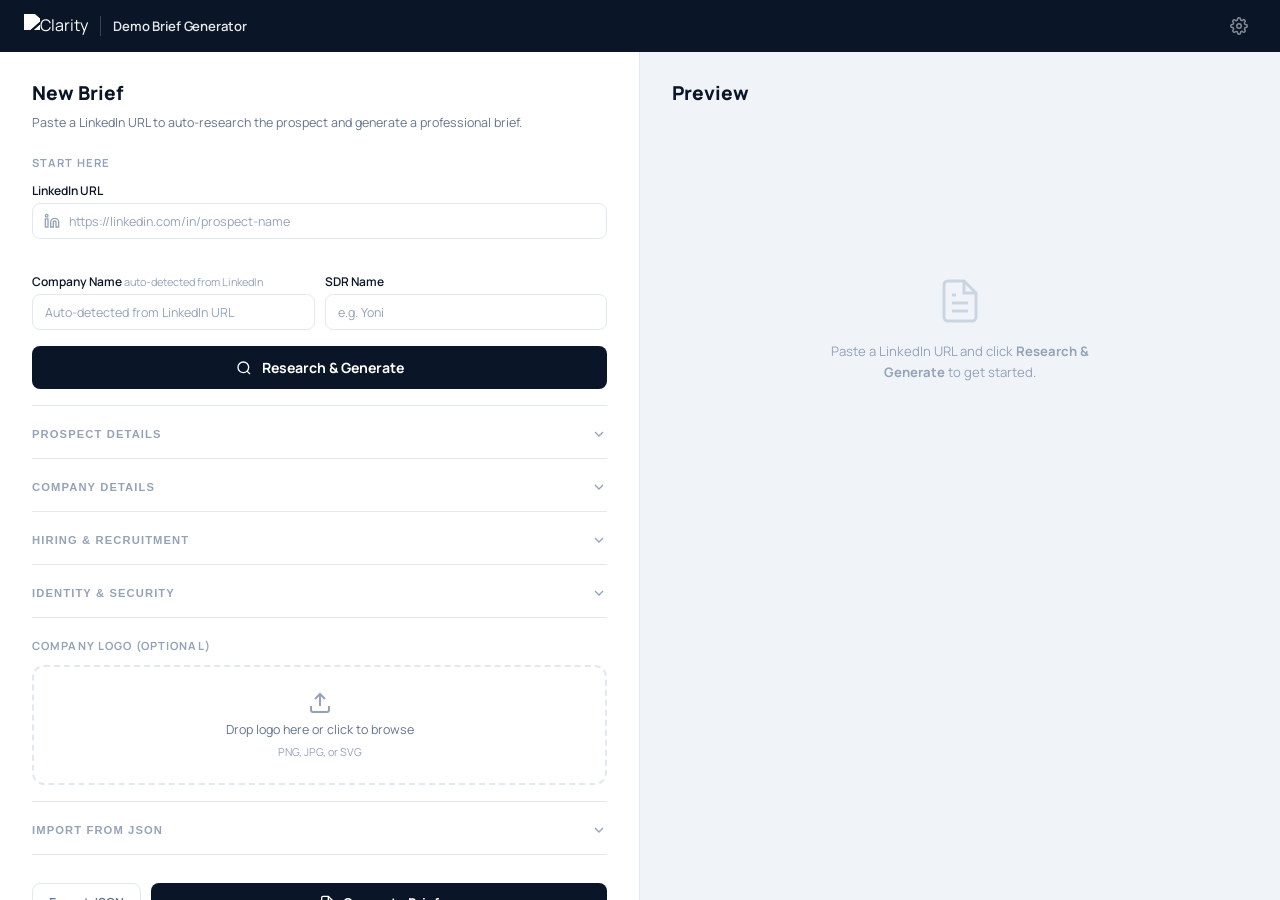
==== commit bbf6d441: "Add research log tracking with source attribution per API call Each API call is now tagged with its " ====
--- a/demos/demo-brief/index.html
+++ b/demos/demo-brief/index.html
@@ -29,6 +29,10 @@
     <div class="panel panel-form">
         <div class="panel-header">
             <h2>New Brief</h2>
+            <button type="button" class="btn-new-brief" id="new-brief-btn" style="display: none;">
+                <svg width="14" height="14" viewBox="0 0 24 24" fill="none" stroke="currentColor" stroke-width="2"><line x1="12" y1="5" x2="12" y2="19"/><line x1="5" y1="12" x2="19" y2="12"/></svg>
+                New Brief
+            </button>
             <p>Paste a LinkedIn URL to auto-research the prospect and generate a professional brief.</p>
         </div>
 
@@ -325,16 +329,19 @@
             </div>
         </div>
 
-        <!-- Empty State -->
+        <!-- Empty State / History -->
         <div class="preview-empty" id="preview-empty">
-            <svg width="48" height="48" viewBox="0 0 24 24" fill="none" stroke="#cbd5e1" stroke-width="1.5">
-                <path d="M14 2H6a2 2 0 00-2 2v16a2 2 0 002 2h12a2 2 0 002-2V8z"/>
-                <polyline points="14 2 14 8 20 8"/>
-                <line x1="16" y1="13" x2="8" y2="13"/>
-                <line x1="16" y1="17" x2="8" y2="17"/>
-                <polyline points="10 9 9 9 8 9"/>
-            </svg>
-            <p>Paste a LinkedIn URL and click <strong>Research &amp; Generate</strong> to get started.</p>
+            <div id="history-section" style="display: none;"></div>
+            <div id="empty-fallback" class="empty-fallback">
+                <svg width="48" height="48" viewBox="0 0 24 24" fill="none" stroke="#cbd5e1" stroke-width="1.5">
+                    <path d="M14 2H6a2 2 0 00-2 2v16a2 2 0 002 2h12a2 2 0 002-2V8z"/>
+                    <polyline points="14 2 14 8 20 8"/>
+                    <line x1="16" y1="13" x2="8" y2="13"/>
+                    <line x1="16" y1="17" x2="8" y2="17"/>
+                    <polyline points="10 9 9 9 8 9"/>
+                </svg>
+                <p>Paste a LinkedIn URL and click <strong>Research &amp; Generate</strong> to get started.</p>
+            </div>
         </div>
 
         <!-- Document Preview -->
--- a/demos/demo-brief/demo-brief.css
+++ b/demos/demo-brief/demo-brief.css
@@ -626,10 +626,143 @@
     text-align: center;
 }
 
+.preview-empty.has-history {
+    align-items: stretch;
+    justify-content: flex-start;
+    text-align: left;
+}
+
 .preview-empty p {
     font-size: 0.82rem;
     max-width: 280px;
     line-height: 1.6;
+}
+
+/* ── Empty Fallback ── */
+.empty-fallback {
+    display: flex;
+    flex-direction: column;
+    align-items: center;
+    justify-content: center;
+    gap: 16px;
+    min-height: 400px;
+    text-align: center;
+}
+
+/* ── Brief History ── */
+.history-header {
+    display: flex;
+    align-items: center;
+    gap: 8px;
+    margin-bottom: 12px;
+}
+
+.history-title {
+    font-size: 0.78rem;
+    font-weight: 700;
+    color: var(--navy);
+    letter-spacing: -0.01em;
+}
+
+.history-count {
+    font-size: 0.65rem;
+    font-weight: 700;
+    color: var(--text-secondary);
+    background: var(--border);
+    padding: 1px 7px;
+    border-radius: 10px;
+}
+
+.history-card {
+    display: flex;
+    align-items: center;
+    justify-content: space-between;
+    gap: 8px;
+    padding: 12px 14px;
+    background: var(--card);
+    border: 1.5px solid var(--border);
+    border-radius: var(--radius-sm);
+    cursor: pointer;
+    transition: all 0.15s ease;
+    margin-bottom: 8px;
+}
+
+.history-card:hover {
+    border-color: var(--green);
+    box-shadow: 0 2px 8px rgba(97, 243, 147, 0.12);
+    transform: translateY(-1px);
+}
+
+.history-card-body {
+    flex: 1;
+    min-width: 0;
+}
+
+.history-card-name {
+    font-size: 0.82rem;
+    font-weight: 700;
+    color: var(--navy);
+    white-space: nowrap;
+    overflow: hidden;
+    text-overflow: ellipsis;
+}
+
+.history-card-company {
+    font-size: 0.75rem;
+    color: var(--text-secondary);
+    white-space: nowrap;
+    overflow: hidden;
+    text-overflow: ellipsis;
+}
+
+.history-card-meta {
+    font-size: 0.68rem;
+    color: var(--text-muted);
+    margin-top: 2px;
+}
+
+.history-card-delete {
+    opacity: 0;
+    background: none;
+    border: none;
+    cursor: pointer;
+    color: var(--text-muted);
+    padding: 4px;
+    border-radius: 6px;
+    transition: all 0.15s ease;
+    flex-shrink: 0;
+}
+
+.history-card:hover .history-card-delete {
+    opacity: 1;
+}
+
+.history-card-delete:hover {
+    color: var(--danger);
+    background: var(--danger-muted);
+}
+
+/* ── New Brief Button ── */
+.btn-new-brief {
+    display: inline-flex;
+    align-items: center;
+    gap: 5px;
+    padding: 5px 12px;
+    background: white;
+    color: var(--text-secondary);
+    border: 1.5px solid var(--border);
+    border-radius: var(--radius-sm);
+    font-family: inherit;
+    font-size: 0.72rem;
+    font-weight: 600;
+    cursor: pointer;
+    transition: all 0.15s ease;
+}
+
+.btn-new-brief:hover {
+    border-color: var(--green);
+    color: var(--navy);
+    background: var(--green-muted);
 }
 
 .preview-loading {
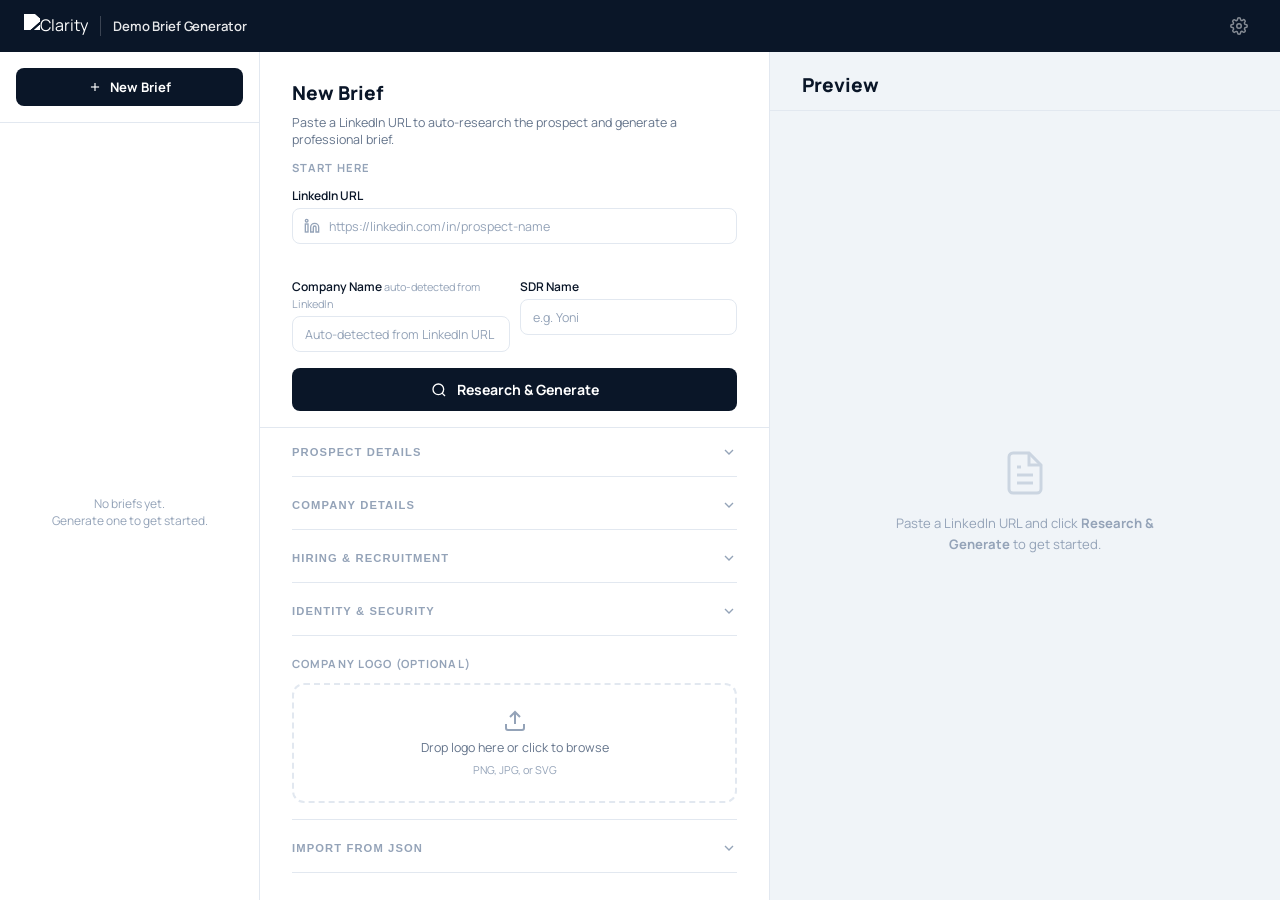
==== commit e4d8e336: "Fix layout: viewport-locked dashboard with internal panel scrolling Lock the app to 100vh with no pa" ====
--- a/demos/demo-brief/index.html
+++ b/demos/demo-brief/index.html
@@ -6,7 +6,7 @@
     <title>Demo Brief Generator | Clarity Labs</title>
     <link rel="icon" type="image/svg+xml" href="../../favicon.svg">
     <link href="https://fonts.googleapis.com/css2?family=Manrope:wght@300;400;500;600;700;800&display=swap" rel="stylesheet">
-    <link rel="stylesheet" href="demo-brief.css?v=7">
+    <link rel="stylesheet" href="demo-brief.css?v=8">
 </head>
 <body>
 
@@ -23,49 +23,64 @@
 </nav>
 
 <!-- Main Content -->
-<div class="container">
-
-    <!-- Left Panel: Form -->
-    <div class="panel panel-form">
-        <div class="panel-header">
-            <h2>New Brief</h2>
-            <button type="button" class="btn-new-brief" id="new-brief-btn" style="display: none;">
+<div class="app-layout">
+
+    <!-- Left Sidebar: History -->
+    <aside class="sidebar" id="sidebar">
+        <div class="sidebar-header">
+            <button type="button" class="sidebar-new-btn" id="new-brief-btn">
                 <svg width="14" height="14" viewBox="0 0 24 24" fill="none" stroke="currentColor" stroke-width="2"><line x1="12" y1="5" x2="12" y2="19"/><line x1="5" y1="12" x2="19" y2="12"/></svg>
                 New Brief
             </button>
-            <p>Paste a LinkedIn URL to auto-research the prospect and generate a professional brief.</p>
-        </div>
+        </div>
+        <div class="sidebar-list" id="sidebar-history-list"></div>
+    </aside>
+
+    <div class="container">
+
+    <!-- Left Panel: Form -->
+    <div class="panel panel-form">
 
         <form id="brief-form" autocomplete="off">
-            <!-- Primary Input -->
-            <div class="form-section">
-                <div class="form-section-label">Start Here</div>
-
-                <div class="form-group">
-                    <label for="linkedin-url">LinkedIn URL</label>
-                    <div class="input-with-icon">
-                        <svg class="input-icon" width="16" height="16" viewBox="0 0 24 24" fill="none" stroke="#94a3b8" stroke-width="2"><path d="M16 8a6 6 0 016 6v7h-4v-7a2 2 0 00-4 0v7h-4v-7a6 6 0 016-6z"/><rect x="2" y="9" width="4" height="12"/><circle cx="4" cy="4" r="2"/></svg>
-                        <input type="url" id="linkedin-url" placeholder="https://linkedin.com/in/prospect-name" required>
-                    </div>
-                    <div class="input-hint" id="linkedin-hint"></div>
-                </div>
-
-                <div class="form-row">
-                    <div class="form-group">
-                        <label for="company-name">Company Name <span class="hint">auto-detected from LinkedIn</span></label>
-                        <input type="text" id="company-name" placeholder="Auto-detected from LinkedIn URL">
-                    </div>
-                    <div class="form-group">
-                        <label for="sdr-name">SDR Name</label>
-                        <input type="text" id="sdr-name" placeholder="e.g. Yoni" required>
-                    </div>
-                </div>
-
-                <button type="button" class="btn-research" id="research-btn">
-                    <svg width="16" height="16" viewBox="0 0 24 24" fill="none" stroke="currentColor" stroke-width="2"><circle cx="11" cy="11" r="8"/><line x1="21" y1="21" x2="16.65" y2="16.65"/></svg>
-                    Research &amp; Generate
-                </button>
-            </div>
+            <!-- Fixed: Inputs (always visible, no scroll) -->
+            <div class="panel-form-fixed">
+                <div class="panel-header">
+                    <h2>New Brief</h2>
+                    <p>Paste a LinkedIn URL to auto-research the prospect and generate a professional brief.</p>
+                </div>
+
+                <div class="form-section">
+                    <div class="form-section-label">Start Here</div>
+
+                    <div class="form-group">
+                        <label for="linkedin-url">LinkedIn URL</label>
+                        <div class="input-with-icon">
+                            <svg class="input-icon" width="16" height="16" viewBox="0 0 24 24" fill="none" stroke="#94a3b8" stroke-width="2"><path d="M16 8a6 6 0 016 6v7h-4v-7a2 2 0 00-4 0v7h-4v-7a6 6 0 016-6z"/><rect x="2" y="9" width="4" height="12"/><circle cx="4" cy="4" r="2"/></svg>
+                            <input type="url" id="linkedin-url" placeholder="https://linkedin.com/in/prospect-name" required>
+                        </div>
+                        <div class="input-hint" id="linkedin-hint"></div>
+                    </div>
+
+                    <div class="form-row">
+                        <div class="form-group">
+                            <label for="company-name">Company Name <span class="hint">auto-detected from LinkedIn</span></label>
+                            <input type="text" id="company-name" placeholder="Auto-detected from LinkedIn URL">
+                        </div>
+                        <div class="form-group">
+                            <label for="sdr-name">SDR Name</label>
+                            <input type="text" id="sdr-name" placeholder="e.g. Yoni" required>
+                        </div>
+                    </div>
+
+                    <button type="button" class="btn-research" id="research-btn">
+                        <svg width="16" height="16" viewBox="0 0 24 24" fill="none" stroke="currentColor" stroke-width="2"><circle cx="11" cy="11" r="8"/><line x1="21" y1="21" x2="16.65" y2="16.65"/></svg>
+                        Research &amp; Generate
+                    </button>
+                </div>
+            </div>
+
+            <!-- Scrollable: Research results & editable fields -->
+            <div class="panel-form-scroll">
 
             <!-- Research Progress -->
             <div class="research-progress" id="research-progress" style="display: none;">
@@ -73,14 +88,7 @@
                 <div class="progress-list" id="progress-list">
                     <!-- Populated by JS -->
                 </div>
-                <button type="button" class="btn-debug-toggle" id="debug-toggle" style="display: none;">
-                    <svg width="14" height="14" viewBox="0 0 24 24" fill="none" stroke="currentColor" stroke-width="2"><path d="M12 20h9"/><path d="M16.5 3.5a2.12 2.12 0 013 3L7 19l-4 1 1-4z"/></svg>
-                    Show raw API responses
-                </button>
-                <div class="debug-panel" id="debug-panel" style="display: none;">
-                    <div class="debug-panel-header">Raw API Responses</div>
-                    <div id="debug-content"></div>
-                </div>
+                <!-- debug panel moved to Research Log section below -->
             </div>
 
             <!-- Prospect Details (auto-populated, editable) -->
@@ -293,6 +301,17 @@
                 </div>
             </div>
 
+            <!-- Research Log (persistent per run) -->
+            <div class="form-section" id="research-log-section" style="display: none;">
+                <button type="button" class="form-section-toggle" data-section="research-log">
+                    <span class="form-section-label">Research Log</span>
+                    <svg class="chevron" width="16" height="16" viewBox="0 0 24 24" fill="none" stroke="currentColor" stroke-width="2"><polyline points="6 9 12 15 18 9"/></svg>
+                </button>
+                <div class="form-section-body" id="research-log">
+                    <div id="debug-content"></div>
+                </div>
+            </div>
+
             <!-- Import JSON -->
             <div class="form-section">
                 <button type="button" class="form-section-toggle" data-section="json-import">
@@ -314,25 +333,30 @@
                     Generate Brief
                 </button>
             </div>
+
+            </div><!-- /.panel-form-scroll -->
         </form>
     </div>
 
     <!-- Right Panel: Preview -->
     <div class="panel panel-preview">
-        <div class="panel-header">
-            <h2>Preview</h2>
-            <div class="preview-actions" id="preview-actions" style="display: none;">
-                <button type="button" class="btn-icon" id="download-docx-btn" title="Download .docx">
-                    <svg width="16" height="16" viewBox="0 0 24 24" fill="none" stroke="currentColor" stroke-width="2"><path d="M21 15v4a2 2 0 01-2 2H5a2 2 0 01-2-2v-4"/><polyline points="7 10 12 15 17 10"/><line x1="12" y1="15" x2="12" y2="3"/></svg>
-                    .docx
-                </button>
-            </div>
-        </div>
-
-        <!-- Empty State / History -->
-        <div class="preview-empty" id="preview-empty">
-            <div id="history-section" style="display: none;"></div>
-            <div id="empty-fallback" class="empty-fallback">
+        <!-- Fixed: Preview header -->
+        <div class="panel-preview-fixed">
+            <div class="panel-header">
+                <h2>Preview</h2>
+                <div class="preview-actions" id="preview-actions" style="display: none;">
+                    <button type="button" class="btn-icon" id="download-docx-btn" title="Download .docx">
+                        <svg width="16" height="16" viewBox="0 0 24 24" fill="none" stroke="currentColor" stroke-width="2"><path d="M21 15v4a2 2 0 01-2 2H5a2 2 0 01-2-2v-4"/><polyline points="7 10 12 15 17 10"/><line x1="12" y1="15" x2="12" y2="3"/></svg>
+                        .docx
+                    </button>
+                </div>
+            </div>
+        </div>
+
+        <!-- Scrollable: Preview content -->
+        <div class="panel-preview-scroll">
+            <!-- Empty State -->
+            <div class="preview-empty" id="preview-empty">
                 <svg width="48" height="48" viewBox="0 0 24 24" fill="none" stroke="#cbd5e1" stroke-width="1.5">
                     <path d="M14 2H6a2 2 0 00-2 2v16a2 2 0 002 2h12a2 2 0 002-2V8z"/>
                     <polyline points="14 2 14 8 20 8"/>
@@ -342,21 +366,22 @@
                 </svg>
                 <p>Paste a LinkedIn URL and click <strong>Research &amp; Generate</strong> to get started.</p>
             </div>
-        </div>
-
-        <!-- Document Preview -->
-        <div class="preview-doc" id="preview-doc" style="display: none;">
-            <div class="doc-page" id="doc-page"></div>
-        </div>
-
-        <!-- Researching State -->
-        <div class="preview-loading" id="preview-loading" style="display: none;">
-            <div class="spinner"></div>
-            <p id="preview-loading-text">Researching prospect...</p>
+
+            <!-- Document Preview -->
+            <div class="preview-doc" id="preview-doc" style="display: none;">
+                <div class="doc-page" id="doc-page"></div>
+            </div>
+
+            <!-- Researching State -->
+            <div class="preview-loading" id="preview-loading" style="display: none;">
+                <div class="spinner"></div>
+                <p id="preview-loading-text">Researching prospect...</p>
+            </div>
         </div>
     </div>
 
-</div>
+</div><!-- /.container -->
+</div><!-- /.app-layout -->
 
 <!-- Settings Modal -->
 <div class="modal-overlay" id="settings-modal" style="display: none;">
@@ -389,6 +414,6 @@
 </div>
 
 <script src="https://unpkg.com/docx@9.5.0/build/index.umd.js"></script>
-<script src="demo-brief.js?v=7"></script>
+<script src="demo-brief.js?v=8"></script>
 </body>
 </html>
--- a/demos/demo-brief/demo-brief.css
+++ b/demos/demo-brief/demo-brief.css
@@ -1,12 +1,11 @@
 /* ── Reset & Base ── */
 *, *::before, *::after { margin: 0; padding: 0; box-sizing: border-box; }
 html { font-size: 16px; }
+html, body { height: 100%; overflow: hidden; }
 body {
     font-family: 'Manrope', sans-serif;
     background: #F0F4F8;
     color: #0a1628;
-    min-height: 100vh;
-    overflow-x: hidden;
 }
 
 /* ── Variables ── */
@@ -31,8 +30,6 @@
 
 /* ── Nav ── */
 .nav {
-    position: sticky;
-    top: 0;
     z-index: 100;
     background: var(--navy);
     padding: 0 24px;
@@ -40,6 +37,7 @@
     display: flex;
     align-items: center;
     justify-content: space-between;
+    flex-shrink: 0;
 }
 
 .nav-brand {
@@ -84,21 +82,95 @@
     color: var(--green);
 }
 
+/* ── App Layout ── */
+.app-layout {
+    display: grid;
+    grid-template-columns: 260px 1fr;
+    max-width: 1660px;
+    margin: 0 auto;
+    height: calc(100vh - 52px);
+    overflow: hidden;
+}
+
+/* ── Sidebar ── */
+.sidebar {
+    background: white;
+    border-right: 1px solid var(--border);
+    display: flex;
+    flex-direction: column;
+    height: 100%;
+    overflow: hidden;
+}
+
+.sidebar-header {
+    padding: 16px;
+    border-bottom: 1px solid var(--border);
+    flex-shrink: 0;
+}
+
+.sidebar-new-btn {
+    display: flex;
+    align-items: center;
+    justify-content: center;
+    gap: 8px;
+    width: 100%;
+    padding: 10px 16px;
+    background: var(--navy);
+    color: white;
+    border: none;
+    border-radius: var(--radius-sm);
+    font-family: inherit;
+    font-size: 0.82rem;
+    font-weight: 700;
+    cursor: pointer;
+    transition: all 0.15s ease;
+}
+
+.sidebar-new-btn:hover {
+    background: #1a2d4a;
+    transform: translateY(-1px);
+    box-shadow: 0 4px 12px rgba(10, 22, 40, 0.15);
+}
+
+.sidebar-new-btn:active {
+    transform: translateY(0);
+}
+
+.sidebar-list {
+    flex: 1;
+    overflow-y: auto;
+    padding: 12px;
+    display: flex;
+    flex-direction: column;
+    gap: 6px;
+}
+
+.sidebar-empty {
+    display: flex;
+    align-items: center;
+    justify-content: center;
+    height: 100%;
+    font-size: 0.75rem;
+    color: var(--text-muted);
+    text-align: center;
+    padding: 24px 16px;
+}
+
 /* ── Container ── */
 .container {
     display: grid;
     grid-template-columns: 1fr 1fr;
     gap: 0;
-    max-width: 1400px;
-    margin: 0 auto;
-    min-height: calc(100vh - 52px);
+    height: 100%;
+    overflow: hidden;
 }
 
 /* ── Panels ── */
 .panel {
-    padding: 28px 32px;
-    overflow-y: auto;
-    max-height: calc(100vh - 52px);
+    display: flex;
+    flex-direction: column;
+    height: 100%;
+    overflow: hidden;
 }
 
 .panel-form {
@@ -106,19 +178,52 @@
     background: white;
 }
 
+.panel-form #brief-form {
+    display: flex;
+    flex-direction: column;
+    min-height: 0;
+    flex: 1;
+}
+
+.panel-form-fixed {
+    flex-shrink: 0;
+    padding: 28px 32px 16px;
+    border-bottom: 1px solid var(--border);
+}
+
+.panel-form-scroll {
+    flex: 1;
+    overflow-y: auto;
+    padding: 16px 32px 28px;
+}
+
 .panel-preview {
     background: var(--bg);
-    position: sticky;
-    top: 52px;
+}
+
+.panel-preview-fixed {
+    flex-shrink: 0;
+    padding: 20px 32px 12px;
+    border-bottom: 1px solid var(--border);
+}
+
+.panel-preview-scroll {
+    flex: 1;
+    overflow-y: auto;
+    padding: 20px 32px 28px;
 }
 
 .panel-header {
-    margin-bottom: 24px;
+    margin-bottom: 12px;
     display: flex;
     align-items: baseline;
     justify-content: space-between;
     flex-wrap: wrap;
     gap: 8px;
+}
+
+.panel-preview-fixed .panel-header {
+    margin-bottom: 0;
 }
 
 .panel-header h2 {
@@ -142,6 +247,12 @@
 
 .form-section:last-of-type {
     border-bottom: none;
+}
+
+.panel-form-fixed .form-section {
+    border-bottom: none;
+    margin-bottom: 0;
+    padding-bottom: 0;
 }
 
 .form-section-label {
@@ -621,15 +732,9 @@
     align-items: center;
     justify-content: center;
     gap: 16px;
-    min-height: 400px;
+    height: 100%;
     color: var(--text-muted);
     text-align: center;
-}
-
-.preview-empty.has-history {
-    align-items: stretch;
-    justify-content: flex-start;
-    text-align: left;
 }
 
 .preview-empty p {
@@ -638,39 +743,10 @@
     line-height: 1.6;
 }
 
-/* ── Empty Fallback ── */
-.empty-fallback {
-    display: flex;
-    flex-direction: column;
-    align-items: center;
-    justify-content: center;
-    gap: 16px;
-    min-height: 400px;
-    text-align: center;
-}
-
 /* ── Brief History ── */
-.history-header {
-    display: flex;
-    align-items: center;
-    gap: 8px;
-    margin-bottom: 12px;
-}
-
-.history-title {
-    font-size: 0.78rem;
-    font-weight: 700;
-    color: var(--navy);
-    letter-spacing: -0.01em;
-}
-
-.history-count {
-    font-size: 0.65rem;
-    font-weight: 700;
-    color: var(--text-secondary);
-    background: var(--border);
-    padding: 1px 7px;
-    border-radius: 10px;
+.history-card.active {
+    border-color: var(--green);
+    background: var(--green-muted);
 }
 
 .history-card {
@@ -678,13 +754,12 @@
     align-items: center;
     justify-content: space-between;
     gap: 8px;
-    padding: 12px 14px;
+    padding: 10px 12px;
     background: var(--card);
     border: 1.5px solid var(--border);
     border-radius: var(--radius-sm);
     cursor: pointer;
     transition: all 0.15s ease;
-    margin-bottom: 8px;
 }
 
 .history-card:hover {
@@ -742,36 +817,13 @@
     background: var(--danger-muted);
 }
 
-/* ── New Brief Button ── */
-.btn-new-brief {
-    display: inline-flex;
-    align-items: center;
-    gap: 5px;
-    padding: 5px 12px;
-    background: white;
-    color: var(--text-secondary);
-    border: 1.5px solid var(--border);
-    border-radius: var(--radius-sm);
-    font-family: inherit;
-    font-size: 0.72rem;
-    font-weight: 600;
-    cursor: pointer;
-    transition: all 0.15s ease;
-}
-
-.btn-new-brief:hover {
-    border-color: var(--green);
-    color: var(--navy);
-    background: var(--green-muted);
-}
-
 .preview-loading {
     display: flex;
     flex-direction: column;
     align-items: center;
     justify-content: center;
     gap: 16px;
-    min-height: 400px;
+    height: 100%;
 }
 
 .spinner {
@@ -807,7 +859,6 @@
     padding: 32px;
     font-size: 0.82rem;
     line-height: 1.5;
-    min-height: 600px;
 }
 
 .doc-header {
@@ -960,36 +1011,8 @@
 }
 
 /* ── Responsive ── */
-/* Debug panel */
-.btn-debug-toggle {
-    display: flex; align-items: center; gap: 6px;
-    margin-top: 12px; padding: 6px 12px;
-    background: none; border: 1px dashed var(--border);
-    border-radius: 6px; cursor: pointer;
-    font-size: 12px; color: var(--text-muted);
-    transition: all 0.15s;
-}
-.btn-debug-toggle:hover { border-color: var(--text-muted); color: var(--text); }
-.debug-panel {
-    margin-top: 12px;
-    border: 1px solid var(--border);
-    border-radius: 8px;
-    background: #f8fafc;
-    max-height: 400px;
-    overflow-y: auto;
-}
-.debug-panel-header {
-    padding: 8px 12px;
-    font-size: 11px;
-    font-weight: 700;
-    text-transform: uppercase;
-    letter-spacing: 0.05em;
-    color: var(--text-muted);
-    border-bottom: 1px solid var(--border);
-    background: #f1f5f9;
-    border-radius: 8px 8px 0 0;
-    position: sticky; top: 0;
-}
+/* Research Log section */
+#research-log .debug-step:first-child { border-top: none; }
 .debug-step {
     border-bottom: 1px solid var(--border);
     padding: 8px 12px;
@@ -1038,10 +1061,40 @@
 }
 
 @media (max-width: 1024px) {
-    .container { grid-template-columns: 1fr; }
-    .panel { max-height: none; overflow: visible; }
+    html, body { height: auto; overflow: auto; }
+    .app-layout { grid-template-columns: 1fr; height: auto; overflow: visible; }
+    .sidebar {
+        height: auto;
+        flex-direction: row;
+        border-right: none;
+        border-bottom: 1px solid var(--border);
+    }
+    .sidebar-header {
+        border-bottom: none;
+        border-right: 1px solid var(--border);
+        padding: 12px;
+        display: flex;
+        align-items: center;
+    }
+    .sidebar-new-btn { white-space: nowrap; width: auto; }
+    .sidebar-list {
+        flex-direction: row;
+        overflow-x: auto;
+        overflow-y: hidden;
+        padding: 12px;
+        gap: 8px;
+    }
+    .sidebar-list .history-card { min-width: 200px; flex-shrink: 0; }
+    .sidebar-empty { height: auto; padding: 12px 16px; }
+    .container { grid-template-columns: 1fr; height: auto; overflow: visible; }
+    .panel { height: auto; overflow: visible; }
     .panel-form { border-right: none; border-bottom: 1px solid var(--border); }
-    .panel-preview { position: relative; top: auto; }
+    .panel-form #brief-form { display: block; }
+    .panel-form-fixed { padding: 28px 32px 0; }
+    .panel-form-scroll { overflow: visible; padding: 0 32px 28px; }
+    .panel-preview-fixed { padding: 28px 32px 0; }
+    .panel-preview-scroll { overflow: visible; padding: 0 32px 28px; }
+    .preview-empty, .preview-loading { height: auto; min-height: 300px; }
 }
 
 @media (max-width: 640px) {
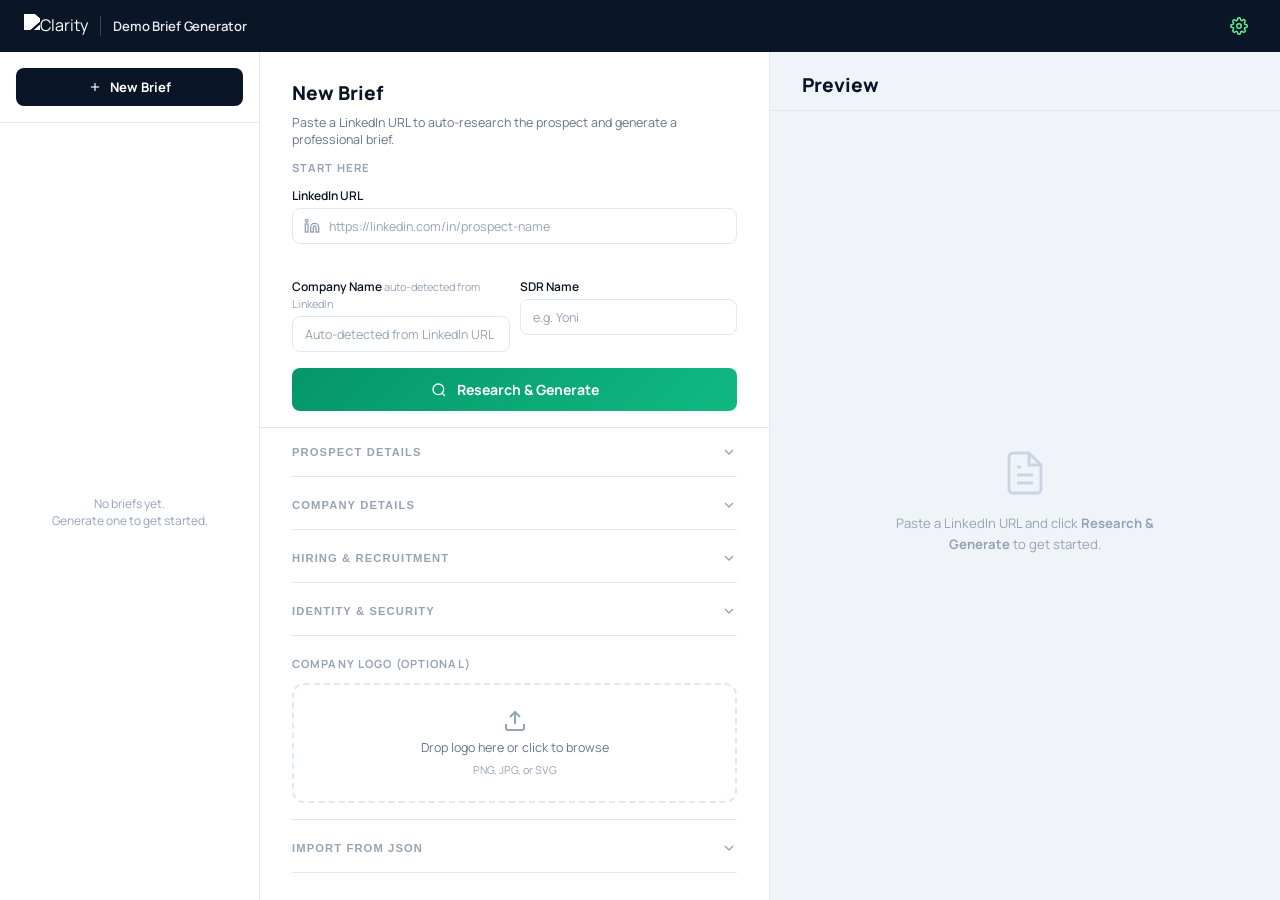
==== commit bb20f2a2: "Add PDF and DOCX export buttons for demo brief download Preview header now shows two export buttons:" ====
--- a/demos/demo-brief/index.html
+++ b/demos/demo-brief/index.html
@@ -345,9 +345,13 @@
             <div class="panel-header">
                 <h2>Preview</h2>
                 <div class="preview-actions" id="preview-actions" style="display: none;">
-                    <button type="button" class="btn-icon" id="download-docx-btn" title="Download .docx">
-                        <svg width="16" height="16" viewBox="0 0 24 24" fill="none" stroke="currentColor" stroke-width="2"><path d="M21 15v4a2 2 0 01-2 2H5a2 2 0 01-2-2v-4"/><polyline points="7 10 12 15 17 10"/><line x1="12" y1="15" x2="12" y2="3"/></svg>
-                        .docx
+                    <button type="button" class="btn-icon" id="download-pdf-btn" title="Download PDF">
+                        <svg width="14" height="14" viewBox="0 0 24 24" fill="none" stroke="currentColor" stroke-width="2"><path d="M21 15v4a2 2 0 01-2 2H5a2 2 0 01-2-2v-4"/><polyline points="7 10 12 15 17 10"/><line x1="12" y1="15" x2="12" y2="3"/></svg>
+                        PDF
+                    </button>
+                    <button type="button" class="btn-icon btn-icon-secondary" id="download-docx-btn" title="Download DOCX">
+                        <svg width="14" height="14" viewBox="0 0 24 24" fill="none" stroke="currentColor" stroke-width="2"><path d="M21 15v4a2 2 0 01-2 2H5a2 2 0 01-2-2v-4"/><polyline points="7 10 12 15 17 10"/><line x1="12" y1="15" x2="12" y2="3"/></svg>
+                        DOCX
                     </button>
                 </div>
             </div>
@@ -414,6 +418,7 @@
 </div>
 
 <script src="https://unpkg.com/docx@9.5.0/build/index.umd.js"></script>
+<script src="https://cdnjs.cloudflare.com/ajax/libs/html2pdf.js/0.10.2/html2pdf.bundle.min.js"></script>
 <script src="demo-brief.js?v=8"></script>
 </body>
 </html>
--- a/demos/demo-brief/demo-brief.css
+++ b/demos/demo-brief/demo-brief.css
@@ -1,11 +1,14 @@
 /* ── Reset & Base ── */
 *, *::before, *::after { margin: 0; padding: 0; box-sizing: border-box; }
-html { font-size: 16px; }
-html, body { height: 100%; overflow: hidden; }
+html { font-size: 16px; height: 100%; overflow: hidden; }
 body {
     font-family: 'Manrope', sans-serif;
     background: #F0F4F8;
     color: #0a1628;
+    height: 100%;
+    overflow: hidden;
+    display: flex;
+    flex-direction: column;
 }
 
 /* ── Variables ── */
@@ -88,7 +91,8 @@
     grid-template-columns: 260px 1fr;
     max-width: 1660px;
     margin: 0 auto;
-    height: calc(100vh - 52px);
+    flex: 1;
+    min-height: 0;
     overflow: hidden;
 }
 
@@ -98,7 +102,7 @@
     border-right: 1px solid var(--border);
     display: flex;
     flex-direction: column;
-    height: 100%;
+    min-height: 0;
     overflow: hidden;
 }
 
@@ -138,6 +142,7 @@
 
 .sidebar-list {
     flex: 1;
+    min-height: 0;
     overflow-y: auto;
     padding: 12px;
     display: flex;
@@ -161,7 +166,7 @@
     display: grid;
     grid-template-columns: 1fr 1fr;
     gap: 0;
-    height: 100%;
+    min-height: 0;
     overflow: hidden;
 }
 
@@ -169,7 +174,7 @@
 .panel {
     display: flex;
     flex-direction: column;
-    height: 100%;
+    min-height: 0;
     overflow: hidden;
 }
 
@@ -193,6 +198,7 @@
 
 .panel-form-scroll {
     flex: 1;
+    min-height: 0;
     overflow-y: auto;
     padding: 16px 32px 28px;
 }
@@ -209,6 +215,7 @@
 
 .panel-preview-scroll {
     flex: 1;
+    min-height: 0;
     overflow-y: auto;
     padding: 20px 32px 28px;
 }
@@ -662,6 +669,18 @@
 .btn-icon:hover {
     background: #1a2d4a;
     transform: translateY(-1px);
+}
+
+.btn-icon-secondary {
+    background: white;
+    color: var(--text-secondary);
+    border: 1.5px solid var(--border);
+}
+
+.btn-icon-secondary:hover {
+    background: #f8fafc;
+    border-color: var(--text-muted);
+    color: var(--navy);
 }
 
 /* ── Logo Upload ── */
